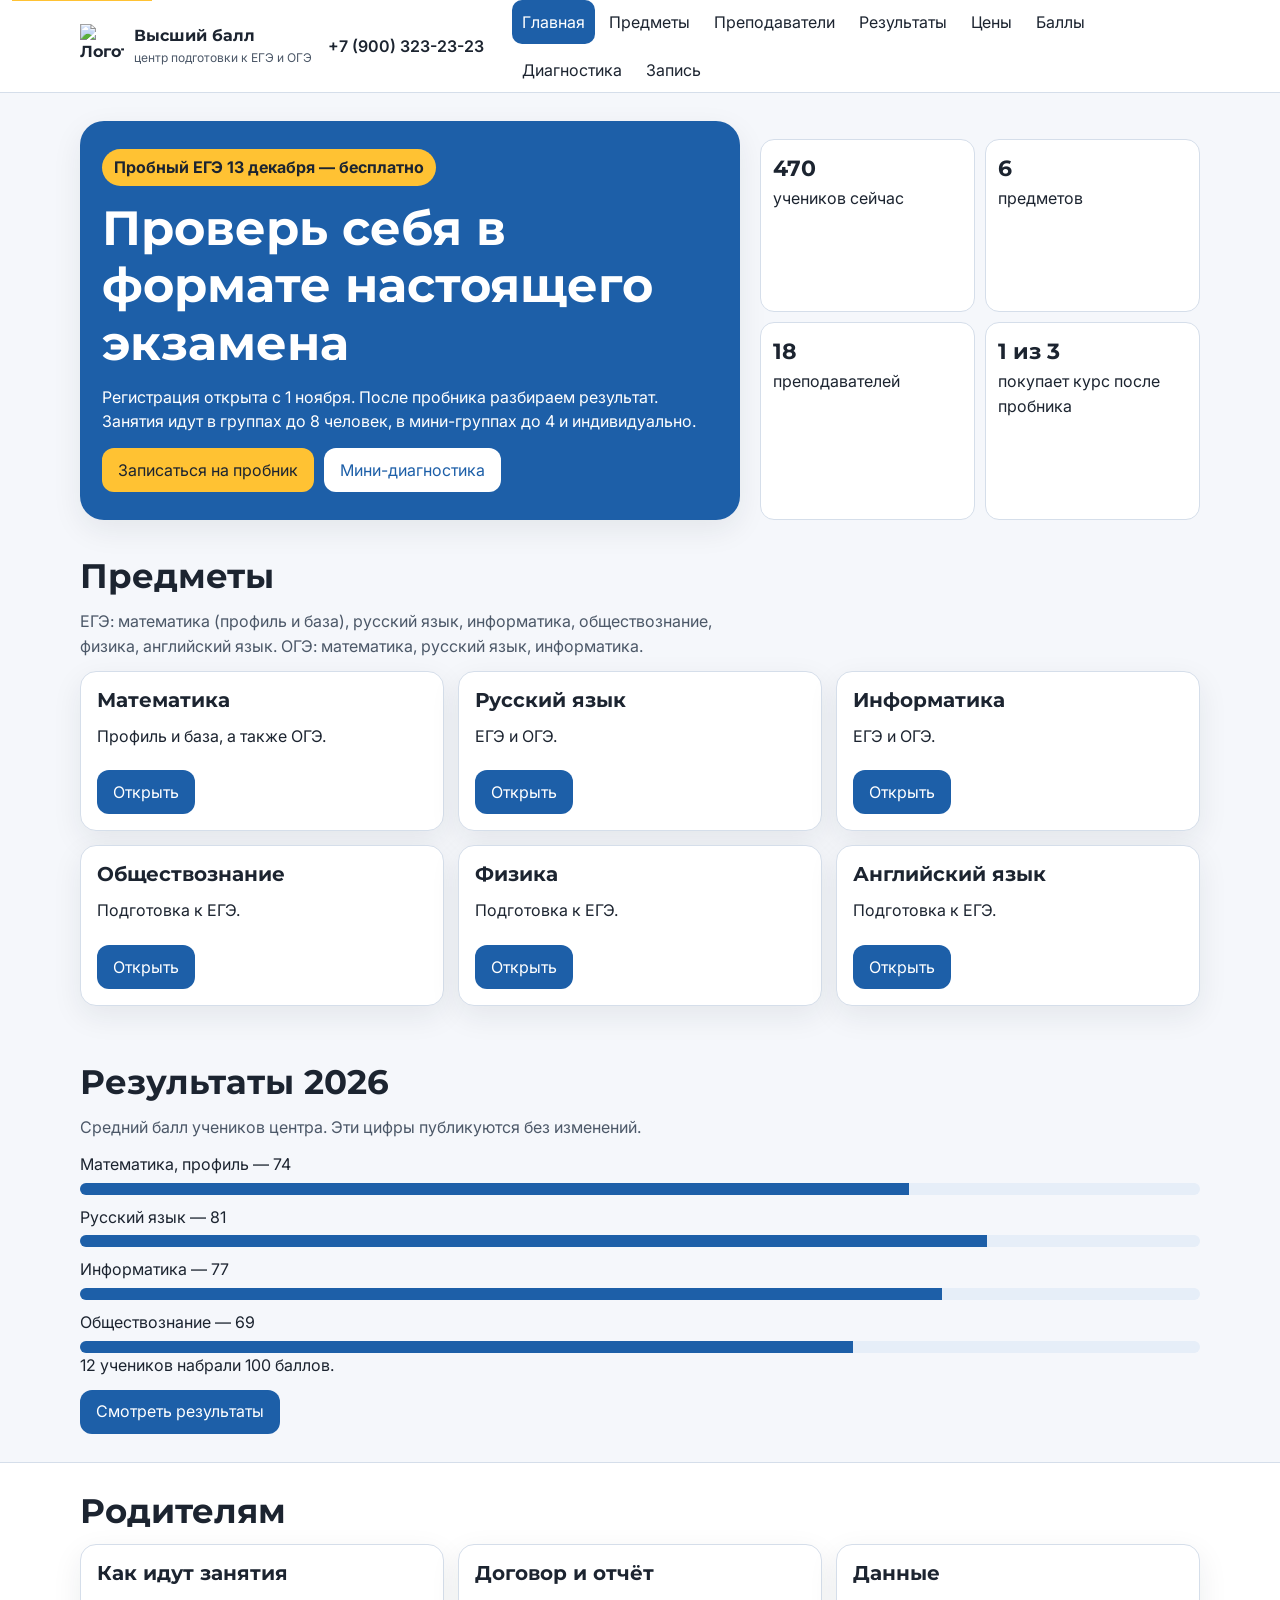
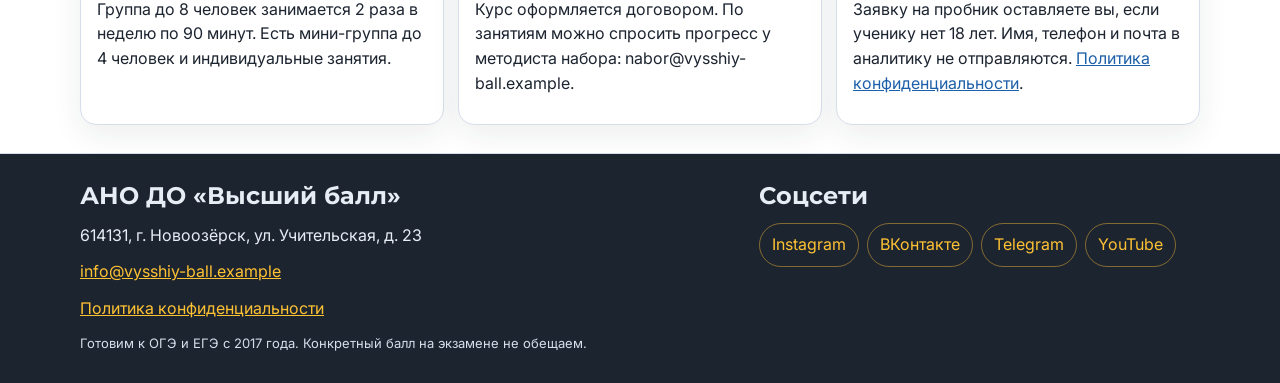
==== index.html @ d18cc913 "Добавить страницы сайта" ====
<!DOCTYPE html>
<html lang="ru">
<head>
  <meta charset="utf-8">
  <meta name="viewport" content="width=device-width, initial-scale=1">
  <title>Высший балл — пробный ЕГЭ 13 декабря</title>
  <meta name="description" content="Центр подготовки к ЕГЭ и ОГЭ в Новоозёрске. Бесплатный пробный ЕГЭ 13 декабря 2026 года.">
  <meta property="og:title" content="Высший балл — пробный ЕГЭ 13 декабря">
  <meta property="og:description" content="Центр подготовки к ЕГЭ и ОГЭ в Новоозёрске. Бесплатный пробный ЕГЭ 13 декабря 2026 года.">
  <meta property="og:image" content="https://tz-23-vysshiy-ball.vercel.app/img/og.jpg">
  <meta property="og:url" content="https://tz-23-vysshiy-ball.vercel.app/index.html">
  <meta property="og:type" content="website">
  <meta property="og:locale" content="ru_RU">
  <link rel="icon" href="img/favicon.svg" type="image/svg+xml">
  <link rel="preconnect" href="https://fonts.googleapis.com">
  <link rel="preconnect" href="https://fonts.gstatic.com" crossorigin>
  <link href="https://fonts.googleapis.com/css2?family=Inter:wght@400;600&family=Montserrat:wght@600;700&display=swap" rel="stylesheet">
  <link rel="stylesheet" href="css/style.css">
  <script async src="https://www.googletagmanager.com/gtag/js?id=G-XXXXXXXXXX"></script>
  <script>
    window.dataLayer = window.dataLayer || [];
    function gtag(){dataLayer.push(arguments);}
    gtag('js', new Date());
    gtag('config', 'G-XXXXXXXXXX');
  </script>
</head>
<body>
  <a class="skip" href="#content">К содержанию</a>
  <header class="site-header">
    <div class="wrap header-bar">
      <a class="logo" href="index.html">
        <img src="img/logo.jpg" width="44" height="44" alt="Логотип центра «Высший балл»">
        <span>Высший балл<small>центр подготовки к ЕГЭ и ОГЭ</small></span>
      </a>
      <a class="header-phone" href="tel:+79003232323" data-event="contact_click" data-contact-type="phone">+7 (900) 323-23-23</a>
      <button class="nav-toggle" type="button" aria-expanded="false" aria-controls="site-nav">Меню</button>
      <nav class="nav" id="site-nav">
        <a href="index.html" aria-current="page">Главная</a><a href="subjects.html">Предметы</a><a href="teachers.html">Преподаватели</a><a href="results.html">Результаты</a><a href="prices.html">Цены</a><a href="score.html">Баллы</a><a href="diagnostic.html">Диагностика</a><a href="contacts.html">Запись</a>
      </nav>
    </div>
  </header>
  <main id="content">
    
    <section class="hero wrap">
      <div class="hero-card">
        <p class="kicker">Пробный ЕГЭ 13 декабря — бесплатно</p>
        <h1>Проверь себя в формате настоящего экзамена</h1>
        <p>Регистрация открыта с 1 ноября. После пробника разбираем результат. Занятия идут в группах до 8 человек, в мини-группах до 4 и индивидуально.</p>
        <div class="actions">
          <a class="btn btn-primary" href="contacts.html" data-event="cta_click" data-button-name="hero_trial" data-page-section="hero">Записаться на пробник</a>
          <a class="btn btn-ghost" href="diagnostic.html" data-event="cta_click" data-button-name="hero_diagnostic" data-page-section="hero">Мини-диагностика</a>
        </div>
      </div>
      <div class="stats">
        <div class="stat"><b>470</b> учеников сейчас</div>
        <div class="stat"><b>6</b> предметов</div>
        <div class="stat"><b>18</b> преподавателей</div>
        <div class="stat"><b>1 из 3</b> покупает курс после пробника</div>
      </div>
    </section>
    <section class="section wrap">
      <h2>Предметы</h2>
      <p class="lead">ЕГЭ: математика (профиль и база), русский язык, информатика, обществознание, физика, английский язык. ОГЭ: математика, русский язык, информатика.</p>
      <div class="grid cols-3">
        <article class="card"><h3>Математика</h3><p>Профиль и база, а также ОГЭ.</p><a class="btn btn-blue" href="subjects.html#math" data-event="subject_select" data-subject="math">Открыть</a></article>
        <article class="card"><h3>Русский язык</h3><p>ЕГЭ и ОГЭ.</p><a class="btn btn-blue" href="subjects.html#russian" data-event="subject_select" data-subject="russian">Открыть</a></article>
        <article class="card"><h3>Информатика</h3><p>ЕГЭ и ОГЭ.</p><a class="btn btn-blue" href="subjects.html#informatics" data-event="subject_select" data-subject="informatics">Открыть</a></article>
        <article class="card"><h3>Обществознание</h3><p>Подготовка к ЕГЭ.</p><a class="btn btn-blue" href="subjects.html#social" data-event="subject_select" data-subject="social">Открыть</a></article>
        <article class="card"><h3>Физика</h3><p>Подготовка к ЕГЭ.</p><a class="btn btn-blue" href="subjects.html#physics" data-event="subject_select" data-subject="physics">Открыть</a></article>
        <article class="card"><h3>Английский язык</h3><p>Подготовка к ЕГЭ.</p><a class="btn btn-blue" href="subjects.html#english" data-event="subject_select" data-subject="english">Открыть</a></article>
      </div>
    </section>
    <section class="section wrap">
      <h2>Результаты 2026</h2>
      <p class="lead">Средний балл учеников центра. Эти цифры публикуются без изменений.</p>
      <div class="score-list">
        <div class="bar-row"><span>Математика, профиль — 74</span><div class="bar"><span style="width:74%"></span></div></div>
        <div class="bar-row"><span>Русский язык — 81</span><div class="bar"><span style="width:81%"></span></div></div>
        <div class="bar-row"><span>Информатика — 77</span><div class="bar"><span style="width:77%"></span></div></div>
        <div class="bar-row"><span>Обществознание — 69</span><div class="bar"><span style="width:69%"></span></div></div>
      </div>
      <p>12 учеников набрали 100 баллов.</p>
      <a class="btn btn-blue" href="results.html">Смотреть результаты</a>
    </section>
    <section class="section parents">
      <div class="wrap">
        <h2>Родителям</h2>
        <div class="grid cols-3">
          <article class="card"><h3>Как идут занятия</h3><p>Группа до 8 человек занимается 2 раза в неделю по 90 минут. Есть мини-группа до 4 человек и индивидуальные занятия.</p></article>
          <article class="card"><h3>Договор и отчёт</h3><p>Курс оформляется договором. По занятиям можно спросить прогресс у методиста набора: nabor@vysshiy-ball.example.</p></article>
          <article class="card"><h3>Данные</h3><p>Заявку на пробник оставляете вы, если ученику нет 18 лет. Имя, телефон и почта в аналитику не отправляются. <a href="privacy.html">Политика конфиденциальности</a>.</p></article>
        </div>
      </div>
    </section>
     
  </main>
  <footer class="site-footer">
    <div class="wrap footer-grid">
      <div>
        <h2>АНО ДО «Высший балл»</h2>
        <p>614131, г. Новоозёрск, ул. Учительская, д. 23</p>
        <p><a href="mailto:info@vysshiy-ball.example" data-event="contact_click" data-contact-type="email">info@vysshiy-ball.example</a></p>
        <p><a href="privacy.html">Политика конфиденциальности</a></p>
      </div>
      <div>
        <h2>Соцсети</h2>
        <div class="socials">
          <a href="https://instagram.com/vysshiy_ball_ege" data-event="social_click" data-network="instagram" data-page-section="footer">Instagram</a>
          <a href="https://vk.com/vysshiy_ball" data-event="social_click" data-network="vk" data-page-section="footer">ВКонтакте</a>
          <a href="https://t.me/vysshiy_ball_ege" data-event="social_click" data-network="telegram" data-page-section="footer">Telegram</a>
          <a href="https://www.youtube.com/@vysshiy_ball" data-event="social_click" data-network="youtube" data-page-section="footer">YouTube</a>
        </div>
      </div>
    </div>
    <div class="wrap"><p class="fine">Готовим к ОГЭ и ЕГЭ с 2017 года. Конкретный балл на экзамене не обещаем.</p></div>
  </footer>
  <script src="js/config.js"></script>
<script src="js/analytics.js"></script>
<script src="js/ui.js"></script>
<script src="js/form.js"></script>
</body>
</html>
---- css/style.css ----
:root {
  --blue: #1d5fa8;
  --blue-dark: #154a82;
  --yellow: #ffc233;
  --bg: #f5f7fb;
  --ink: #1c2430;
  --muted: #4c5868;
  --card: #ffffff;
  --line: #d5deea;
  --error: #9f1d14;
  --ok: #0d6b45;
  --shadow: 0 10px 30px rgba(28, 36, 48, 0.08);
  --radius: 16px;
  --header: 72px;
}

* { box-sizing: border-box; }

html { scroll-behavior: smooth; }

body {
  margin: 0;
  font-family: Inter, "Segoe UI", sans-serif;
  color: var(--ink);
  background: var(--bg);
  line-height: 1.55;
}

img { max-width: 100%; height: auto; display: block; }

a { color: var(--blue); }

h1, h2, h3, h4 {
  font-family: Montserrat, Inter, sans-serif;
  line-height: 1.2;
  margin: 0 0 12px;
}

p { margin: 0 0 12px; }

.skip {
  position: absolute;
  left: 12px;
  top: -40px;
  background: var(--yellow);
  color: var(--ink);
  padding: 8px 12px;
  z-index: 20;
}

.skip:focus { top: 12px; }

.wrap {
  width: min(1120px, calc(100% - 32px));
  margin: 0 auto;
}

.site-header {
  position: sticky;
  top: 0;
  z-index: 10;
  background: #fff;
  border-bottom: 1px solid var(--line);
  min-height: var(--header);
}

.header-bar {
  display: flex;
  align-items: center;
  gap: 16px;
  min-height: var(--header);
}

.logo {
  display: flex;
  align-items: center;
  gap: 10px;
  color: var(--ink);
  text-decoration: none;
  font-family: Montserrat, sans-serif;
  font-weight: 700;
  min-height: 44px;
}

.logo img { width: 44px; height: 44px; }

.logo small {
  display: block;
  font-family: Inter, sans-serif;
  font-weight: 400;
  color: var(--muted);
  font-size: 12px;
}

.nav-toggle {
  margin-left: 8px;
  min-width: 44px;
  min-height: 44px;
  border: 1px solid var(--line);
  background: #fff;
  border-radius: 10px;
  font: inherit;
  cursor: pointer;
}

.nav {
  display: none;
  padding-bottom: 12px;
}

.nav.is-open { display: block; }

.nav a {
  display: flex;
  align-items: center;
  min-height: 44px;
  padding: 0 10px;
  color: var(--ink);
  text-decoration: none;
  border-radius: 10px;
}

.nav a[aria-current="page"] {
  background: var(--blue);
  color: #fff;
}

.header-phone {
  display: inline-flex;
  margin-left: auto;
  min-height: 44px;
  align-items: center;
  color: var(--ink);
  font-weight: 600;
  text-decoration: none;
  white-space: nowrap;
}

.hero {
  display: grid;
  gap: 20px;
  padding: 28px 0 8px;
}

.hero-card {
  background: var(--blue);
  color: #fff;
  border-radius: 24px;
  padding: 28px 22px;
  box-shadow: var(--shadow);
}

.hero-card h1 { font-size: clamp(28px, 5vw, 48px); }

.kicker {
  display: inline-block;
  background: var(--yellow);
  color: var(--ink);
  font-weight: 700;
  border-radius: 999px;
  padding: 6px 12px;
  margin-bottom: 14px;
}

.stats {
  display: grid;
  grid-template-columns: 1fr 1fr;
  gap: 10px;
  margin-top: 18px;
}

.stat {
  background: #fff;
  color: var(--ink);
  border: 1px solid var(--line);
  border-radius: 14px;
  padding: 12px;
}

.stat b { display: block; font-size: 22px; font-family: Montserrat, sans-serif; }

.section { padding: 28px 0; }

.section h2 { font-size: clamp(24px, 3vw, 34px); }

.lead { color: var(--muted); max-width: 68ch; }

.grid {
  display: grid;
  gap: 14px;
}

.card {
  background: var(--card);
  border: 1px solid var(--line);
  border-radius: var(--radius);
  padding: 16px;
  box-shadow: var(--shadow);
}

.card h3 { font-size: 20px; }

.card .btn { margin-top: 10px; }

.card a.block-link,
button.block-link,
a.btn,
button.btn {
  display: inline-flex;
  align-items: center;
  justify-content: center;
  min-height: 44px;
  min-width: 44px;
  padding: 0 16px;
  border-radius: 12px;
  text-decoration: none;
  font-weight: 600;
  border: 0;
  cursor: pointer;
  font: inherit;
}

.btn-primary { background: var(--yellow); color: var(--ink); }
.btn-blue { background: var(--blue); color: #fff; }
.btn-ghost { background: #fff; color: var(--blue); border: 1px solid var(--blue); }

.actions { display: flex; flex-wrap: wrap; gap: 10px; margin-top: 14px; }

.score-list { display: grid; gap: 10px; }

.bar-row { display: grid; gap: 6px; }

.bar {
  height: 12px;
  background: #e6eef8;
  border-radius: 99px;
  overflow: hidden;
}

.bar span {
  display: block;
  height: 100%;
  background: var(--blue);
}

.parents {
  background: #fff;
  border-top: 1px solid var(--line);
  border-bottom: 1px solid var(--line);
}

.site-footer {
  background: var(--ink);
  color: #e7edf5;
  padding: 28px 0 18px;
}

.site-footer a { color: var(--yellow); }

.footer-grid { display: grid; gap: 18px; }

.socials { display: flex; flex-wrap: wrap; gap: 8px; }

.socials a {
  min-height: 44px;
  display: inline-flex;
  align-items: center;
  padding: 0 12px;
  border: 1px solid rgba(255, 194, 51, 0.45);
  border-radius: 999px;
  text-decoration: none;
}

.fine { color: #d5deea; font-size: 13px; }

table {
  width: 100%;
  border-collapse: collapse;
  background: #fff;
  border-radius: 12px;
  overflow: hidden;
}

th, td {
  text-align: left;
  padding: 10px 12px;
  border-bottom: 1px solid var(--line);
  vertical-align: top;
}

th { background: #eaf2fb; }

.filters, .form-grid, .calc-grid {
  display: grid;
  gap: 12px;
}

label { font-weight: 600; display: block; margin-bottom: 6px; }

input, select, textarea {
  width: 100%;
  min-height: 44px;
  border: 1px solid var(--line);
  border-radius: 12px;
  padding: 10px 12px;
  font: inherit;
  background: #fff;
  color: var(--ink);
}

textarea { min-height: 88px; }

.field-error {
  color: var(--error);
  font-size: 14px;
  margin-top: 4px;
}

.is-invalid { border-color: var(--error); background: #fff6f5; }

.check {
  display: flex;
  gap: 10px;
  align-items: flex-start;
  font-weight: 400;
}

.check input { width: 22px; height: 22px; min-height: 22px; margin-top: 2px; }

.hidden { display: none; }

.note {
  background: #fff8e8;
  border: 1px solid #f0d48a;
  border-radius: 12px;
  padding: 12px;
}

.result-box {
  background: #fff;
  border-radius: 16px;
  padding: 16px;
  border: 1px solid var(--line);
}

.progress { color: var(--muted); font-weight: 600; }

.ok { color: var(--ok); }
.bad { color: var(--error); }

.task { margin-bottom: 14px; }

.promo {
  display: flex;
  flex-wrap: wrap;
  gap: 8px;
  align-items: center;
}

.promo code {
  font-size: 20px;
  background: var(--ink);
  color: var(--yellow);
  padding: 8px 12px;
  border-radius: 10px;
}

:focus-visible {
  outline: 3px solid var(--yellow);
  outline-offset: 2px;
}

@media (max-width: 767px) {
  .header-bar { flex-wrap: wrap; }
  .logo small { display: none; }
  .header-phone {
    order: 3;
    width: 100%;
    margin: 0 0 8px;
    justify-content: center;
    background: var(--bg);
    border-radius: 12px;
  }
}

@media (min-width: 768px) {
  .nav-toggle { display: none; }
  .nav {
    display: flex;
    flex-wrap: wrap;
    gap: 4px;
    padding: 0;
    margin-left: auto;
  }
  .header-bar { flex-wrap: wrap; }
  .nav { order: 3; width: 100%; }
  .hero, .footer-grid, .two { grid-template-columns: 1.2fr 0.8fr; }
  .grid.cols-2 { grid-template-columns: 1fr 1fr; }
  .grid.cols-3 { grid-template-columns: 1fr 1fr; }
  .stats { grid-template-columns: 1fr 1fr; }
  .form-grid, .calc-grid, .filters { grid-template-columns: 1fr 1fr; }
  .form-grid .wide, .calc-grid .wide { grid-column: 1 / -1; }
}

@media (min-width: 1280px) {
  .grid.cols-3 { grid-template-columns: 1fr 1fr 1fr; }
  .nav { order: 0; width: auto; margin-left: 12px; flex: 1; }
  .header-phone { margin-left: 0; }
}

@media (prefers-reduced-motion: reduce) {
  html { scroll-behavior: auto; }
}
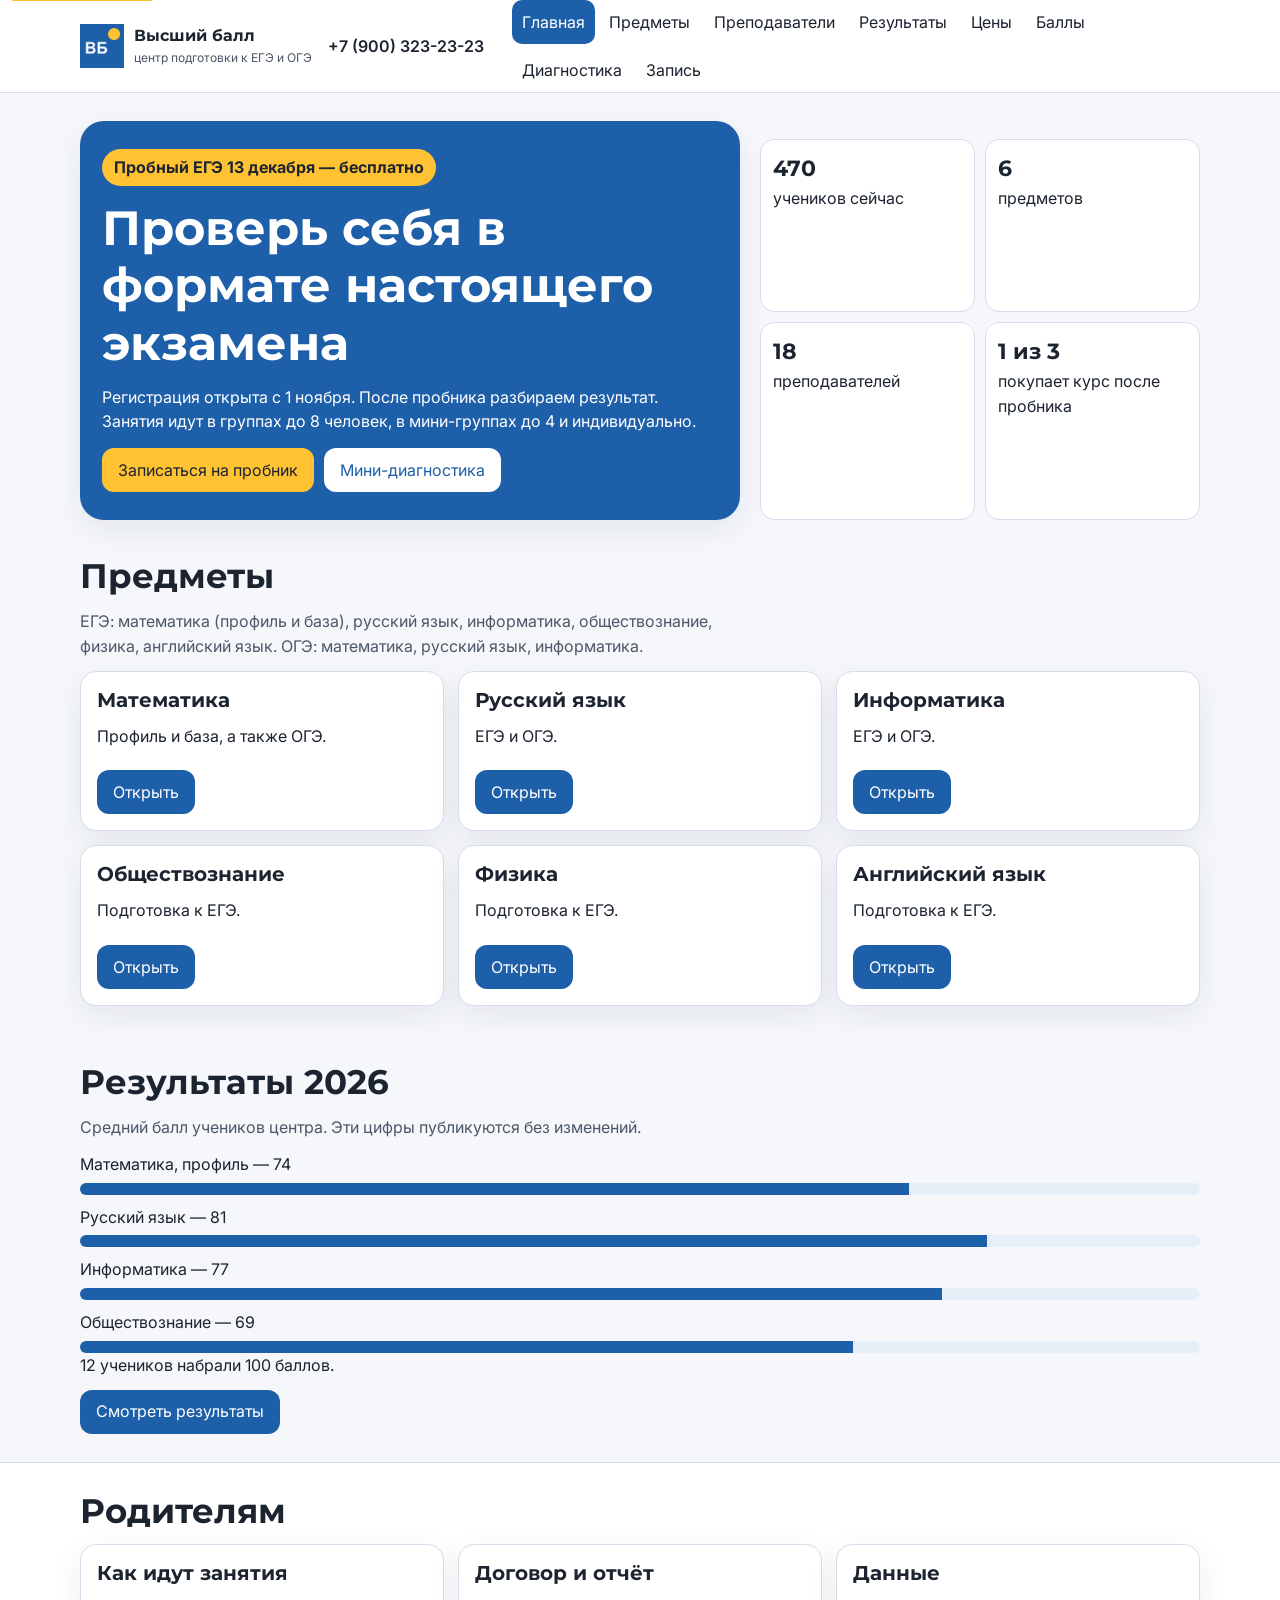
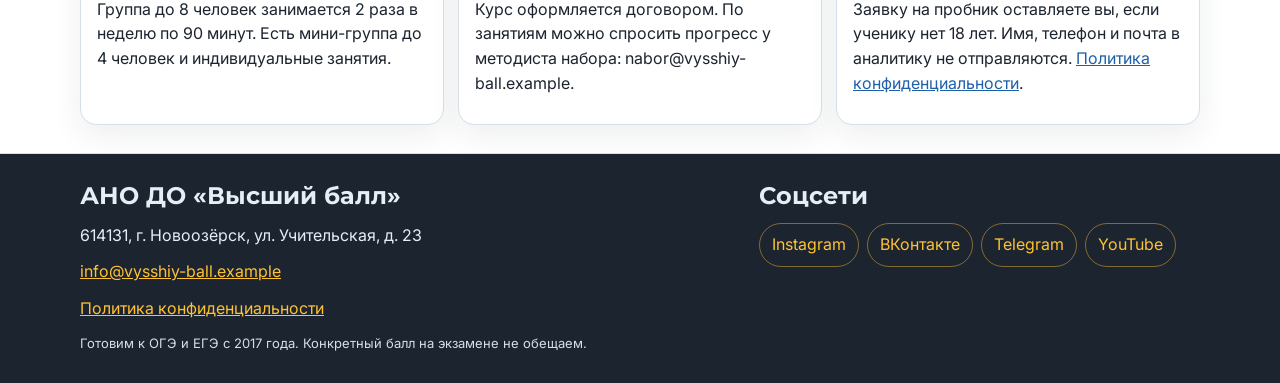
==== commit cae90d30: "Подставить идентификатор ресурса GA4" ====
--- a/index.html
+++ b/index.html
@@ -16,12 +16,12 @@
   <link rel="preconnect" href="https://fonts.gstatic.com" crossorigin>
   <link href="https://fonts.googleapis.com/css2?family=Inter:wght@400;600&family=Montserrat:wght@600;700&display=swap" rel="stylesheet">
   <link rel="stylesheet" href="css/style.css">
-  <script async src="https://www.googletagmanager.com/gtag/js?id=G-XXXXXXXXXX"></script>
+  <script async src="https://www.googletagmanager.com/gtag/js?id=G-BY0954DP2N"></script>
   <script>
     window.dataLayer = window.dataLayer || [];
     function gtag(){dataLayer.push(arguments);}
     gtag('js', new Date());
-    gtag('config', 'G-XXXXXXXXXX');
+    gtag('config', 'G-BY0954DP2N');
   </script>
 </head>
 <body>
--- a/css/style.css
+++ b/css/style.css
@@ -20,11 +20,16 @@
 
 body {
   margin: 0;
+  min-height: 100vh;
+  display: flex;
+  flex-direction: column;
   font-family: Inter, "Segoe UI", sans-serif;
   color: var(--ink);
   background: var(--bg);
   line-height: 1.55;
 }
+
+main { flex: 1 0 auto; }
 
 img { max-width: 100%; height: auto; display: block; }
 
